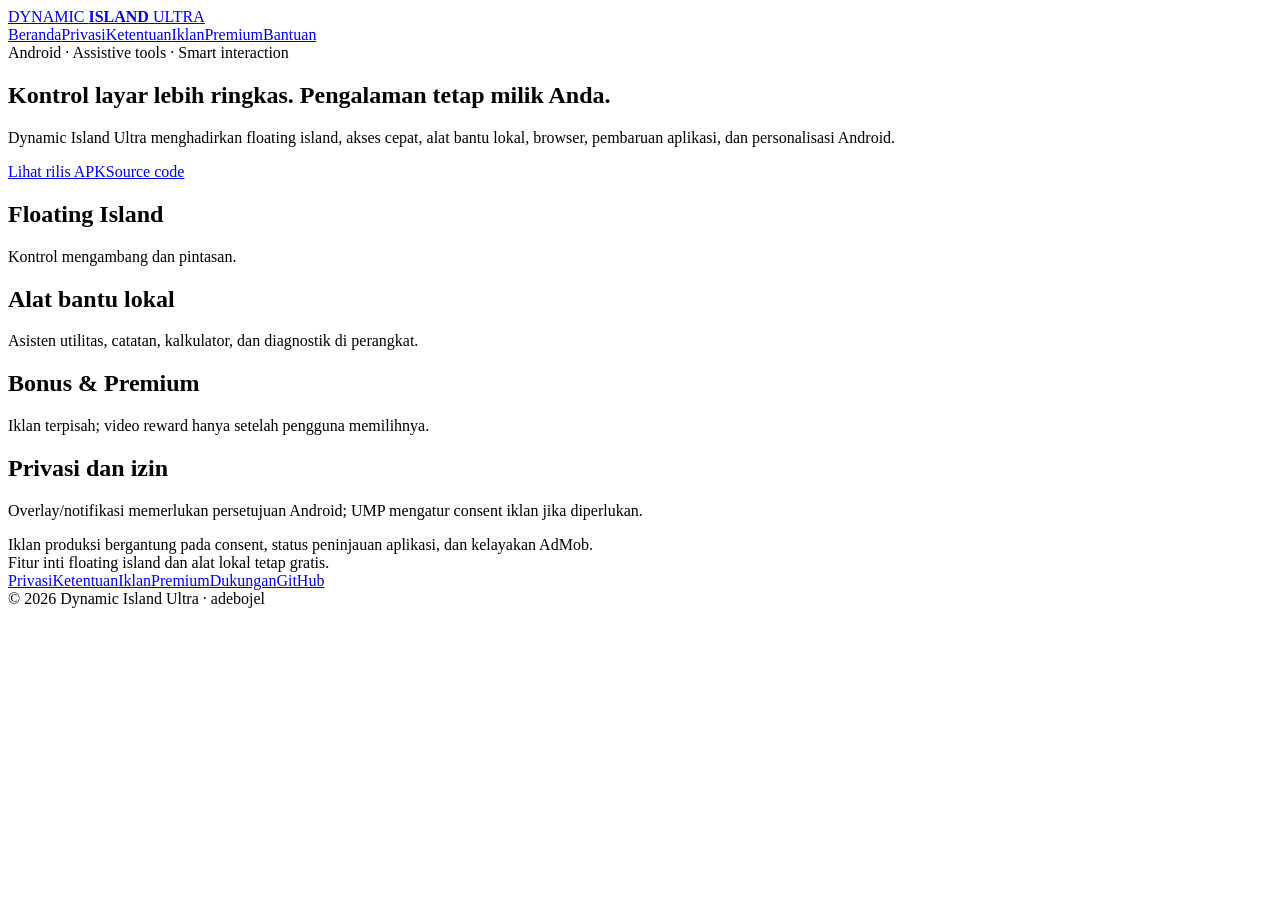
==== site/index.html @ 023489e5 "fix: satisfy release lint and publish official privacy website" ====
<!doctype html><html lang="id"><head><meta charset="utf-8"><meta name="viewport" content="width=device-width,initial-scale=1"><meta name="description" content="Situs resmi Dynamic Island Ultra."><meta name="theme-color" content="#070b14"><title>Beranda · Dynamic Island Ultra</title><link rel="stylesheet" href="https://adebojel.github.io/dynamic-island-ultra/styles.css"></head><body><div class="top"><div class="wrap nav"><a class="brand" href="https://adebojel.github.io/dynamic-island-ultra/">DYNAMIC <b>ISLAND</b> ULTRA</a><nav class="links"><a href="https://adebojel.github.io/dynamic-island-ultra/">Beranda</a><a href="https://adebojel.github.io/dynamic-island-ultra/privacy.html">Privasi</a><a href="https://adebojel.github.io/dynamic-island-ultra/terms.html">Ketentuan</a><a href="https://adebojel.github.io/dynamic-island-ultra/ads.html">Iklan</a><a href="https://adebojel.github.io/dynamic-island-ultra/premium.html">Premium</a><a href="https://adebojel.github.io/dynamic-island-ultra/support.html">Bantuan</a></nav></div></div><main class="wrap"><section class="hero"><div class="eyebrow">Android · Assistive tools · Smart interaction</div><h1>Kontrol layar lebih ringkas. Pengalaman tetap milik Anda.</h1><p>Dynamic Island Ultra menghadirkan floating island, akses cepat, alat bantu lokal, browser, pembaruan aplikasi, dan personalisasi Android.</p><div class="actions"><a class="btn" href="https://github.com/adebojel/dynamic-island-ultra/releases/latest">Lihat rilis APK</a><a class="btn" href="https://github.com/adebojel/dynamic-island-ultra">Source code</a></div></section><section class="grid"><article class="card"><h2>Floating Island</h2><p>Kontrol mengambang dan pintasan.</p></article><article class="card"><h2>Alat bantu lokal</h2><p>Asisten utilitas, catatan, kalkulator, dan diagnostik di perangkat.</p></article><article class="card"><h2>Bonus & Premium</h2><p>Iklan terpisah; video reward hanya setelah pengguna memilihnya.</p></article><article class="card"><h2>Privasi dan izin</h2><p>Overlay/notifikasi memerlukan persetujuan Android; UMP mengatur consent iklan jika diperlukan.</p></article></section><div class="notice">Iklan produksi bergantung pada consent, status peninjauan aplikasi, dan kelayakan AdMob.</div><div class="good">Fitur inti floating island dan alat lokal tetap gratis.</div></main><footer class="footer"><div class="wrap"><div class="footlinks"><a href="https://adebojel.github.io/dynamic-island-ultra/privacy.html">Privasi</a><a href="https://adebojel.github.io/dynamic-island-ultra/terms.html">Ketentuan</a><a href="https://adebojel.github.io/dynamic-island-ultra/ads.html">Iklan</a><a href="https://adebojel.github.io/dynamic-island-ultra/premium.html">Premium</a><a href="https://adebojel.github.io/dynamic-island-ultra/support.html">Dukungan</a><a href="https://github.com/adebojel/dynamic-island-ultra">GitHub</a></div><div>© 2026 Dynamic Island Ultra · adebojel</div></div></footer></body></html>
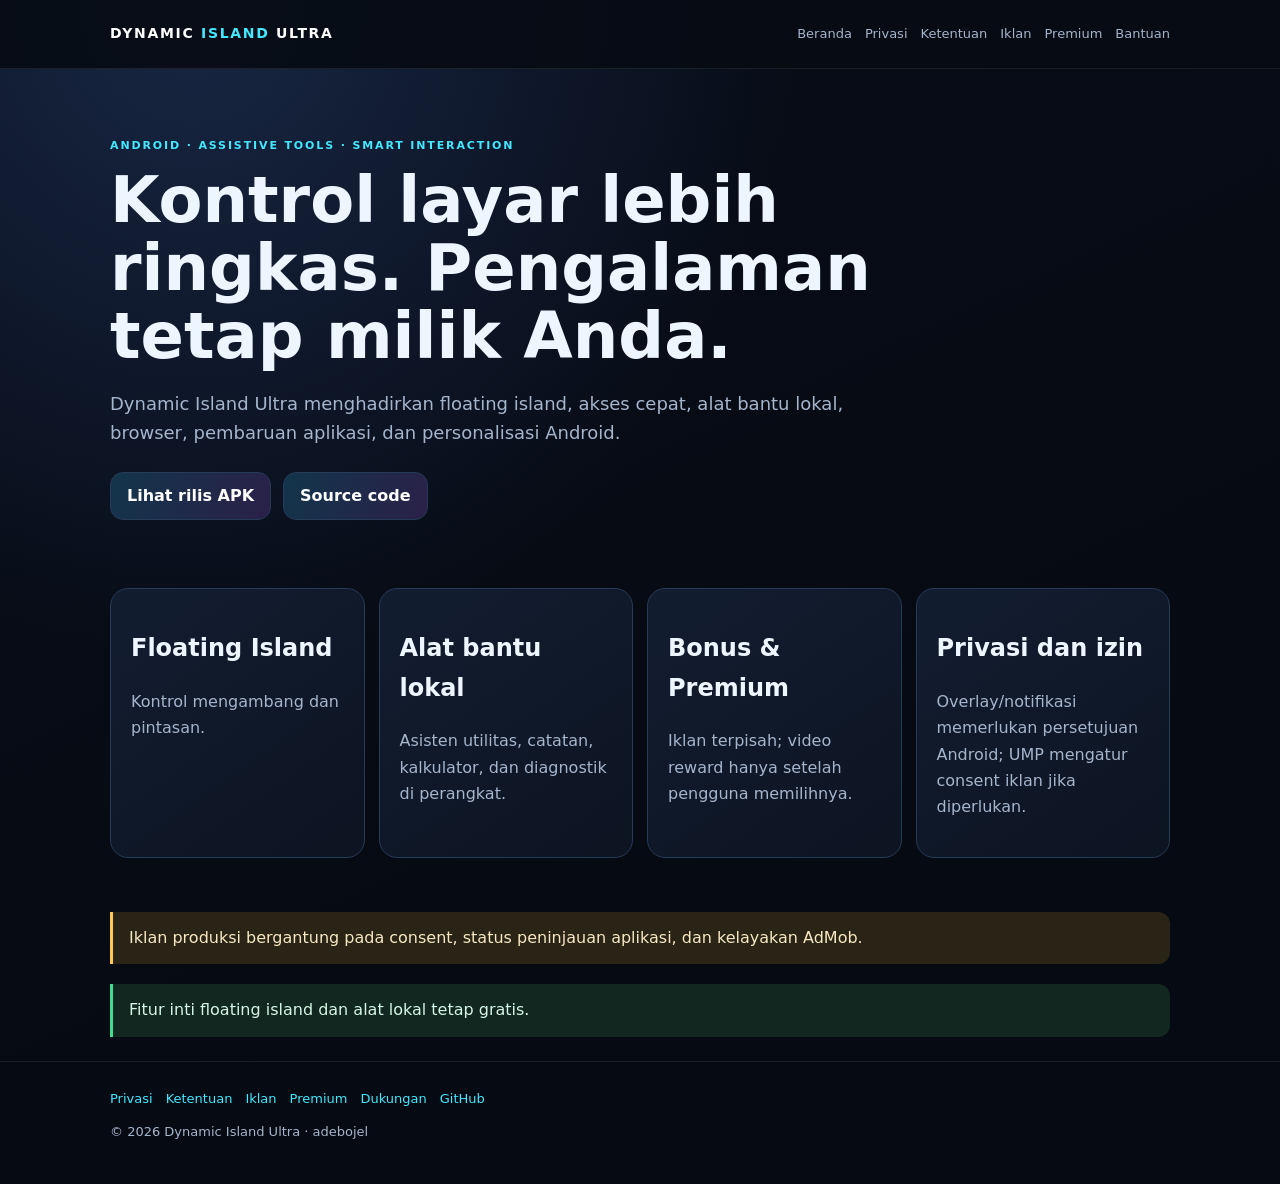
==== commit 69fb8fb4: "feat: prepare Firebase root hosting and app-ads.txt deployment" ====
--- a/site/index.html
+++ b/site/index.html
@@ -1 +1 @@
-<!doctype html><html lang="id"><head><meta charset="utf-8"><meta name="viewport" content="width=device-width,initial-scale=1"><meta name="description" content="Situs resmi Dynamic Island Ultra."><meta name="theme-color" content="#070b14"><title>Beranda · Dynamic Island Ultra</title><link rel="stylesheet" href="https://adebojel.github.io/dynamic-island-ultra/styles.css"></head><body><div class="top"><div class="wrap nav"><a class="brand" href="https://adebojel.github.io/dynamic-island-ultra/">DYNAMIC <b>ISLAND</b> ULTRA</a><nav class="links"><a href="https://adebojel.github.io/dynamic-island-ultra/">Beranda</a><a href="https://adebojel.github.io/dynamic-island-ultra/privacy.html">Privasi</a><a href="https://adebojel.github.io/dynamic-island-ultra/terms.html">Ketentuan</a><a href="https://adebojel.github.io/dynamic-island-ultra/ads.html">Iklan</a><a href="https://adebojel.github.io/dynamic-island-ultra/premium.html">Premium</a><a href="https://adebojel.github.io/dynamic-island-ultra/support.html">Bantuan</a></nav></div></div><main class="wrap"><section class="hero"><div class="eyebrow">Android · Assistive tools · Smart interaction</div><h1>Kontrol layar lebih ringkas. Pengalaman tetap milik Anda.</h1><p>Dynamic Island Ultra menghadirkan floating island, akses cepat, alat bantu lokal, browser, pembaruan aplikasi, dan personalisasi Android.</p><div class="actions"><a class="btn" href="https://github.com/adebojel/dynamic-island-ultra/releases/latest">Lihat rilis APK</a><a class="btn" href="https://github.com/adebojel/dynamic-island-ultra">Source code</a></div></section><section class="grid"><article class="card"><h2>Floating Island</h2><p>Kontrol mengambang dan pintasan.</p></article><article class="card"><h2>Alat bantu lokal</h2><p>Asisten utilitas, catatan, kalkulator, dan diagnostik di perangkat.</p></article><article class="card"><h2>Bonus & Premium</h2><p>Iklan terpisah; video reward hanya setelah pengguna memilihnya.</p></article><article class="card"><h2>Privasi dan izin</h2><p>Overlay/notifikasi memerlukan persetujuan Android; UMP mengatur consent iklan jika diperlukan.</p></article></section><div class="notice">Iklan produksi bergantung pada consent, status peninjauan aplikasi, dan kelayakan AdMob.</div><div class="good">Fitur inti floating island dan alat lokal tetap gratis.</div></main><footer class="footer"><div class="wrap"><div class="footlinks"><a href="https://adebojel.github.io/dynamic-island-ultra/privacy.html">Privasi</a><a href="https://adebojel.github.io/dynamic-island-ultra/terms.html">Ketentuan</a><a href="https://adebojel.github.io/dynamic-island-ultra/ads.html">Iklan</a><a href="https://adebojel.github.io/dynamic-island-ultra/premium.html">Premium</a><a href="https://adebojel.github.io/dynamic-island-ultra/support.html">Dukungan</a><a href="https://github.com/adebojel/dynamic-island-ultra">GitHub</a></div><div>© 2026 Dynamic Island Ultra · adebojel</div></div></footer></body></html>+<!doctype html><html lang="id"><head><meta charset="utf-8"><meta name="viewport" content="width=device-width,initial-scale=1"><meta name="description" content="Situs resmi Dynamic Island Ultra."><meta name="theme-color" content="#070b14"><title>Beranda · Dynamic Island Ultra</title><link rel="stylesheet" href="./styles.css"></head><body><div class="top"><div class="wrap nav"><a class="brand" href="./">DYNAMIC <b>ISLAND</b> ULTRA</a><nav class="links"><a href="./">Beranda</a><a href="./privacy.html">Privasi</a><a href="./terms.html">Ketentuan</a><a href="./ads.html">Iklan</a><a href="./premium.html">Premium</a><a href="./support.html">Bantuan</a></nav></div></div><main class="wrap"><section class="hero"><div class="eyebrow">Android · Assistive tools · Smart interaction</div><h1>Kontrol layar lebih ringkas. Pengalaman tetap milik Anda.</h1><p>Dynamic Island Ultra menghadirkan floating island, akses cepat, alat bantu lokal, browser, pembaruan aplikasi, dan personalisasi Android.</p><div class="actions"><a class="btn" href="https://github.com/adebojel/dynamic-island-ultra/releases/latest">Lihat rilis APK</a><a class="btn" href="https://github.com/adebojel/dynamic-island-ultra">Source code</a></div></section><section class="grid"><article class="card"><h2>Floating Island</h2><p>Kontrol mengambang dan pintasan.</p></article><article class="card"><h2>Alat bantu lokal</h2><p>Asisten utilitas, catatan, kalkulator, dan diagnostik di perangkat.</p></article><article class="card"><h2>Bonus & Premium</h2><p>Iklan terpisah; video reward hanya setelah pengguna memilihnya.</p></article><article class="card"><h2>Privasi dan izin</h2><p>Overlay/notifikasi memerlukan persetujuan Android; UMP mengatur consent iklan jika diperlukan.</p></article></section><div class="notice">Iklan produksi bergantung pada consent, status peninjauan aplikasi, dan kelayakan AdMob.</div><div class="good">Fitur inti floating island dan alat lokal tetap gratis.</div></main><footer class="footer"><div class="wrap"><div class="footlinks"><a href="./privacy.html">Privasi</a><a href="./terms.html">Ketentuan</a><a href="./ads.html">Iklan</a><a href="./premium.html">Premium</a><a href="./support.html">Dukungan</a><a href="https://github.com/adebojel/dynamic-island-ultra">GitHub</a></div><div>© 2026 Dynamic Island Ultra · adebojel</div></div></footer></body></html>
--- a/site/styles.css
+++ b/site/styles.css
@@ -0,0 +1 @@
+:root{color-scheme:dark;--line:#263b58;--text:#edf5ff;--muted:#a5b5cc;--cyan:#43e8ff;--gold:#ffc857;--green:#41dc91}*{box-sizing:border-box}body{margin:0;background:radial-gradient(ellipse at 15% 0%,#182744 0,transparent 38rem),linear-gradient(155deg,#080d19,#060a12 70%);color:var(--text);font:16px/1.65 system-ui,sans-serif}a{color:var(--cyan);text-decoration:none}a:hover{text-decoration:underline}.wrap{width:min(1060px,calc(100% - 32px));margin:auto}.top{border-bottom:1px solid #ffffff16;background:#070b14e8;position:sticky;top:0}.nav{display:flex;justify-content:space-between;align-items:center;gap:16px;min-height:68px}.brand{font-size:14px;font-weight:900;letter-spacing:.12em;color:white}.brand b,.eyebrow{color:var(--cyan)}.links,.footlinks{display:flex;flex-wrap:wrap;gap:13px;font-size:13px}.links a{color:var(--muted)}.hero{padding:68px 0 40px}.eyebrow{font-size:11px;text-transform:uppercase;letter-spacing:.17em;font-weight:800}.hero h1{font-size:clamp(36px,7vw,64px);line-height:1.06;max-width:850px;margin:12px 0}.hero p{font-size:18px;color:var(--muted);max-width:740px}.actions{display:flex;flex-wrap:wrap;gap:12px;margin-top:24px}.btn{display:inline-block;padding:10px 16px;border:1px solid var(--line);border-radius:13px;background:linear-gradient(110deg,#12354b,#2b2049);color:#fff;font-weight:700}.grid{display:grid;grid-template-columns:repeat(auto-fit,minmax(220px,1fr));gap:14px;margin:28px 0 54px}.card{border:1px solid var(--line);background:linear-gradient(145deg,#121d30,#0d1422);border-radius:18px;padding:20px}.card p{color:var(--muted)}.legal{max-width:850px;padding:42px 0 64px}.legal h1{font-size:clamp(30px,6vw,45px);line-height:1.12}.legal h2{font-size:21px;margin-top:28px}.legal p,.legal li{color:var(--muted)}.legal strong{color:var(--text)}.list{padding-left:20px}.list li{margin:8px 0}.notice{border-left:3px solid var(--gold);background:#2a2416;padding:13px 16px;border-radius:0 12px 12px 0;color:#f7e7c2;margin:20px 0}.good{border-left:3px solid var(--green);background:#11271f;padding:13px 16px;border-radius:0 12px 12px 0;color:#d5f6e6;margin:20px 0}.table-wrap{overflow:auto;border:1px solid var(--line);border-radius:14px}table{border-collapse:collapse;min-width:580px;width:100%}td,th{padding:12px;border-bottom:1px solid #ffffff12;text-align:left}th{color:var(--cyan);background:#17263d}td{color:var(--muted)}.footer{border-top:1px solid #ffffff16;margin-top:24px;padding:26px 0 42px;color:var(--muted);font-size:13px}.footlinks{margin-bottom:12px}small{color:#8193ae}@media(max-width:700px){.nav{align-items:flex-start;flex-direction:column;padding:12px 0}.links{gap:9px}.hero{padding:44px 0 28px}.hero p{font-size:16px}.grid{grid-template-columns:1fr}}
